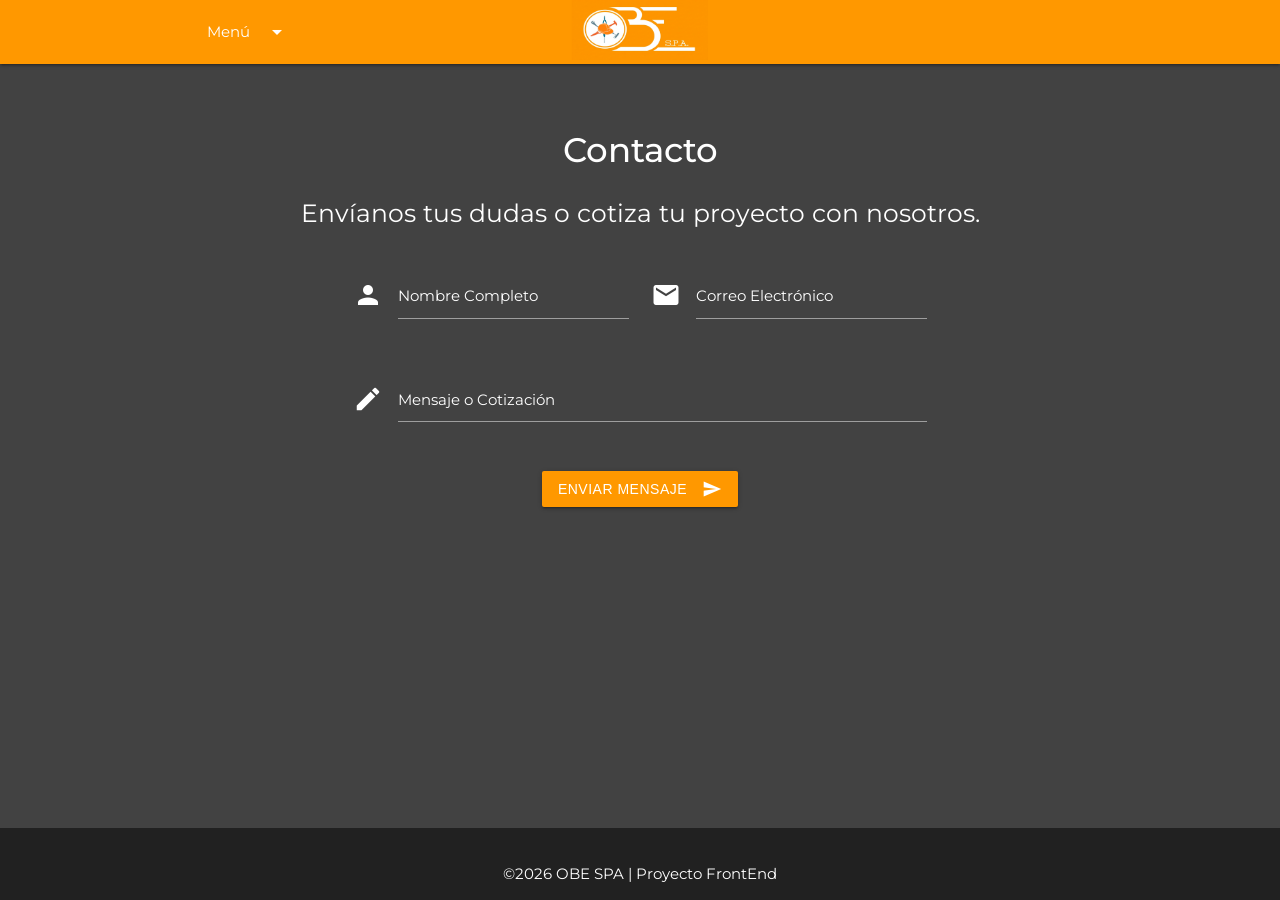
==== Evaluacion/contacto.html @ df12290f "Separación de arquitectura: HTML, CSS y JS Se reestructuro y "dividio" todo el codigo; se creó un ht" ====
<!DOCTYPE html>
<html lang="es">
<head> 
    <meta charset="UTF-8">
    <meta name="viewport" content="width=device-width, initial-scale=1.0">
    <title>OBE SPA - Contacto</title>
    <link href="https://fonts.googleapis.com/css2?family=Montserrat:wght@400;700&display=swap" rel="stylesheet">
    <link href="https://fonts.googleapis.com/icon?family=Material+Icons" rel="stylesheet">
    <link rel="stylesheet" href="https://cdnjs.cloudflare.com/ajax/libs/materialize/1.0.0/css/materialize.min.css">
    <link rel="stylesheet" href="assets/css/estilos.css">
</head>

<body class="grey darken-3 white-text">

<header>
    <nav class="orange">
        <div class="nav-wrapper container">
            <ul class="left">
                <li class="menu-puro-css">
                    <a class="white-text" href="#!">
                        Menú <i class="material-icons right">arrow_drop_down</i>
                    </a>
                    <ul class="dropdown-content">
                        <li><a href="index.html">Inicio</a></li>
                        <li><a href="sobre-nosotros.html">Sobre Nosotros</a></li>
                        <li><a href="proyectos.html">Proyectos</a></li>
                        <li><a href="contacto.html">Contacto</a></li>
                        <li><a href="info-empresa.html">Info Empresa</a></li>
                    </ul>
                </li>
            </ul>
            <a href="index.html" class="brand-logo center">
                <img src="assets/imgs/logo-obe.png" alt="logo obe" height="60">
            </a>
        </div>
    </nav>
</header>

<main class="container">
    <section id="Contacto" class="section">
        <h4 class="center"><strong>Contacto</strong></h4>
        <p class="flow-text center-align">
            Envíanos tus dudas o cotiza tu proyecto con nosotros.
        </p>
        <div class="row">
            <form class="col s12 m8 offset-m2">
                <div class="row">
                    <div class="input-field col s12 m6">
                        <i class="material-icons prefix white-text">person</i>
                        <input id="nombre" type="text" class="validate white-text">
                        <label for="nombre" class="white-text">Nombre Completo</label>
                    </div>
                    <div class="input-field col s12 m6">
                        <i class="material-icons prefix white-text">email</i>
                        <input id="correo" type="email" class="validate white-text">
                        <label for="correo" class="white-text">Correo Electrónico</label>
                    </div>
                </div>
                <div class="row">
                    <div class="input-field col s12">
                        <i class="material-icons prefix white-text">mode_edit</i>
                        <textarea id="mensaje" class="materialize-textarea white-text"></textarea>
                        <label for="mensaje" class="white-text">Mensaje o Cotización</label>
                    </div>
                </div>
                <div class="center-align">
                    <button class="btn waves-effect waves-light orange" type="button">Enviar Mensaje
                        <i class="material-icons right white-text">send</i>
                    </button>
                </div>
            </form>
        </div>
    </section>
</main>

<footer class="page-footer grey darken-4">
    <div class="container center">
        <p>©2026 OBE SPA | Proyecto FrontEnd</p>
    </div>
</footer>

<script src="https://cdnjs.cloudflare.com/ajax/libs/materialize/1.0.0/js/materialize.min.js"></script>
<script src="assets/js/main.js"></script>

</body>
</html>
---- Evaluacion/assets/css/estilos.css ----
body {
    font-family: 'Montserrat', sans-serif;
    display: flex;
    min-height: 100vh;
    flex-direction: column;
}

main {
    flex: 1 0 auto;
    padding-top: 2rem;
    padding-bottom: 2rem;
}

.input-field input:focus {
    border-bottom: 1px solid #ff9800 !important;
    box-shadow: 0 1px 0 0 #ff9800 !important;
}

.input-field input:focus + label, .material-icons.active {
    color: #ff9800 !important;
}

.input-field textarea:focus {
    border-bottom: 1px solid #ff9800 !important;
    box-shadow: 0 1px 0 0 #ff9800 !important;
}

.input-field textarea:focus + label {
    color: #ff9800 !important;
}

.menu-puro-css {
    position: relative;
}

.menu-puro-css:hover .dropdown-content {
    display: block !important;
    opacity: 1 !important;
    top: 100% !important;
    transform: none !important;
}
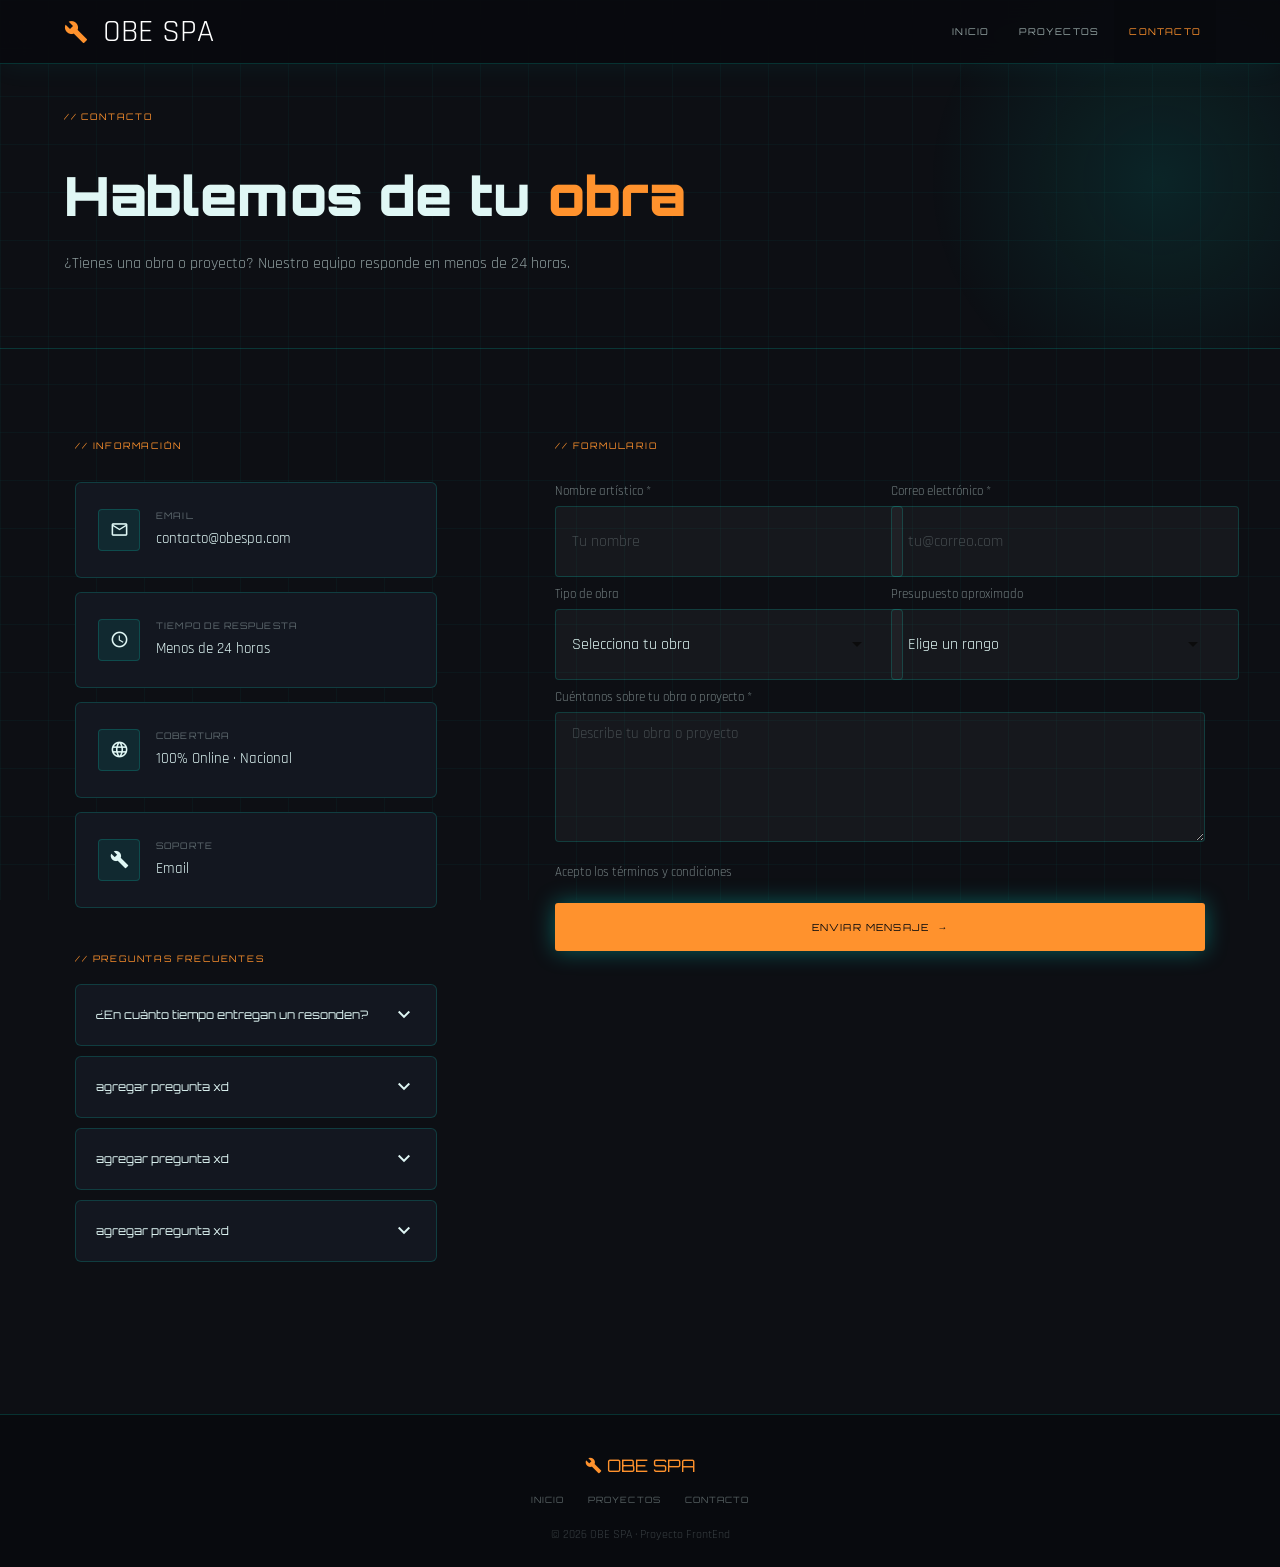
==== commit ac0fb3e6: "re hice el diseño del index, contacto y proyectos. con materialize, css y js borre info empresa y so" ====
--- a/Evaluacion/contacto.html
+++ b/Evaluacion/contacto.html
@@ -1,86 +1,267 @@
 <!DOCTYPE html>
 <html lang="es">
-<head> 
-    <meta charset="UTF-8">
-    <meta name="viewport" content="width=device-width, initial-scale=1.0">
-    <title>OBE SPA - Contacto</title>
-    <link href="https://fonts.googleapis.com/css2?family=Montserrat:wght@400;700&display=swap" rel="stylesheet">
-    <link href="https://fonts.googleapis.com/icon?family=Material+Icons" rel="stylesheet">
-    <link rel="stylesheet" href="https://cdnjs.cloudflare.com/ajax/libs/materialize/1.0.0/css/materialize.min.css">
-    <link rel="stylesheet" href="assets/css/estilos.css">
+<head>
+  <meta charset="UTF-8"/>
+  <meta name="viewport" content="width=device-width, initial-scale=1.0"/>
+  <title>OBE SPA — Contacto</title>
+  <link rel="stylesheet" href="https://cdnjs.cloudflare.com/ajax/libs/materialize/1.0.0/css/materialize.min.css"/>
+  <link href="https://fonts.googleapis.com/icon?family=Material+Icons" rel="stylesheet"/>
+  <link href="https://fonts.googleapis.com/css2?family=Orbitron:wght@400;700;900&family=Rajdhani:wght@300;400;600;700&display=swap" rel="stylesheet"/>
+  <link rel="stylesheet" href="assets\css\ccs1.css"/>
+  <style>
+    .info-card {
+      background: var(--card); border: 1px solid var(--border);
+      border-radius: 6px; padding: 26px 22px;
+      display: flex; align-items: flex-start; gap: 16px;
+      margin-bottom: 14px;
+      transition: border-color .3s, box-shadow .3s;
+    }
+    .info-card:hover { border-color: var(--cyan); box-shadow: 0 0 18px rgba(0,229,209,.1); }
+    .info-icon {
+      width: 42px; height: 42px; border-radius: 4px; flex-shrink: 0;
+      background: rgba(0,229,209,.09); border: 1px solid var(--border);
+      display: flex; align-items: center; justify-content: center;
+    }
+    .info-icon i { color: var(--cyan); font-size: 1.25rem; }
+    .info-label { font-family:'Orbitron',sans-serif; font-size:.6rem; letter-spacing:.12em; color:rgba(224,247,245,.38); margin-bottom:5px; }
+    .info-value { font-size:1rem; color:#e0f7f5; }
+
+    .faq-item {
+      background: var(--card); border: 1px solid var(--border);
+      border-radius: 6px; overflow: hidden; margin-bottom: 10px;
+    }
+    .faq-question {
+      padding: 18px 20px; cursor: pointer;
+      display: flex; justify-content: space-between; align-items: center;
+      font-family: 'Orbitron', sans-serif; font-size: .78rem; color: #e0f7f5;
+      transition: color .25s;
+      user-select: none;
+    }
+    .faq-question:hover { color: var(--cyan); }
+    .faq-question i { color: var(--cyan); transition: transform .3s; }
+    .faq-question.open i { transform: rotate(180deg); }
+    .faq-answer {
+      max-height: 0; overflow: hidden;
+      transition: max-height .4s ease, padding .3s;
+      padding: 0 20px;
+      color: rgba(224,247,245,.55); font-size: .95rem; line-height: 1.75;
+    }
+    .faq-answer.open { max-height: 200px; padding: 0 20px 18px; }
+
+    /* Toast override */
+    .toast-cyan { background: var(--cyan) !important; color: var(--darker) !important; font-family:'Orbitron',sans-serif; font-size:.7rem; }
+
+    /* Custom select styling */
+    .contact-form select {
+      appearance: none; -webkit-appearance: none;
+      background-image: url("data:image/svg+xml,%3Csvg xmlns='http://www.w3.org/2000/svg' width='12' height='12' fill='%2300e5d1' viewBox='0 0 16 16'%3E%3Cpath d='M7.247 11.14L2.451 5.658C1.885 5.013 2.345 4 3.204 4h9.592a1 1 0 0 1 .753 1.659l-4.796 5.48a1 1 0 0 1-1.506 0z'/%3E%3C/svg%3E") !important;
+      background-repeat: no-repeat !important;
+      background-position: right 14px center !important;
+    }
+    .contact-form select option { background: var(--card); color: #e0f7f5; }
+  </style>
 </head>
-
-<body class="grey darken-3 white-text">
-
-<header>
-    <nav class="orange">
-        <div class="nav-wrapper container">
-            <ul class="left">
-                <li class="menu-puro-css">
-                    <a class="white-text" href="#!">
-                        Menú <i class="material-icons right">arrow_drop_down</i>
-                    </a>
-                    <ul class="dropdown-content">
-                        <li><a href="index.html">Inicio</a></li>
-                        <li><a href="sobre-nosotros.html">Sobre Nosotros</a></li>
-                        <li><a href="proyectos.html">Proyectos</a></li>
-                        <li><a href="contacto.html">Contacto</a></li>
-                        <li><a href="info-empresa.html">Info Empresa</a></li>
-                    </ul>
-                </li>
-            </ul>
-            <a href="index.html" class="brand-logo center">
-                <img src="assets/imgs/logo-obe.png" alt="logo obe" height="60">
-            </a>
-        </div>
-    </nav>
-</header>
-
-<main class="container">
-    <section id="Contacto" class="section">
-        <h4 class="center"><strong>Contacto</strong></h4>
-        <p class="flow-text center-align">
-            Envíanos tus dudas o cotiza tu proyecto con nosotros.
-        </p>
-        <div class="row">
-            <form class="col s12 m8 offset-m2">
-                <div class="row">
-                    <div class="input-field col s12 m6">
-                        <i class="material-icons prefix white-text">person</i>
-                        <input id="nombre" type="text" class="validate white-text">
-                        <label for="nombre" class="white-text">Nombre Completo</label>
-                    </div>
-                    <div class="input-field col s12 m6">
-                        <i class="material-icons prefix white-text">email</i>
-                        <input id="correo" type="email" class="validate white-text">
-                        <label for="correo" class="white-text">Correo Electrónico</label>
-                    </div>
-                </div>
-                <div class="row">
-                    <div class="input-field col s12">
-                        <i class="material-icons prefix white-text">mode_edit</i>
-                        <textarea id="mensaje" class="materialize-textarea white-text"></textarea>
-                        <label for="mensaje" class="white-text">Mensaje o Cotización</label>
-                    </div>
-                </div>
-                <div class="center-align">
-                    <button class="btn waves-effect waves-light orange" type="button">Enviar Mensaje
-                        <i class="material-icons right white-text">send</i>
-                    </button>
-                </div>
-            </form>
-        </div>
-    </section>
-</main>
-
-<footer class="page-footer grey darken-4">
-    <div class="container center">
-        <p>©2026 OBE SPA | Proyecto FrontEnd</p>
+<body>
+
+<!-- NAVBAR -->
+<nav>
+  <div class="nav-wrapper container nav-flex">
+    <a href="index.html" class="brand-logo">
+      <i class="material-icons">build</i> OBE SPA
+    </a>
+    <ul class="right hide-on-med-and-down">
+      <li><a href="index.html">INICIO</a></li>
+      <li><a href="proyectos.html">PROYECTOS</a></li>
+      <li class="active"><a href="contacto.html">CONTACTO</a></li>
+    </ul>
+    </a>
+    <a href="#" data-target="mobile-menu" class="sidenav-trigger right" style="color:var(--cyan);">
+      <i class="material-icons">menu</i>
+    </a>
+  </div>
+</nav>
+<ul class="sidenav" id="mobile-menu">
+  <li><a href="index.html">INICIO</a></li>
+  <li><a href="proyectos.html">PROYECTOS</a></li>
+  <li><a href="contacto.html">CONTACTO</a></li>
+</ul>
+
+<!-- PAGE BANNER -->
+<div class="page-banner">
+  <div class="container">
+    <p class="page-banner-label reveal">// CONTACTO</p>
+    <h1 class="page-banner-title reveal" style="transition-delay:.08s;">
+      Hablemos de tu <span class="accent">obra</span>
+    </h1>
+    <p class="page-banner-desc reveal" style="transition-delay:.16s;">
+      ¿Tienes una obra o proyecto? Nuestro equipo responde en menos de 24 horas.
+    </p>
+  </div>
+</div>
+
+<!-- MAIN CONTENT -->
+<section>
+  <div class="container">
+    <div class="row">
+
+      <!-- LEFT: Contact info + FAQ -->
+      <div class="col s12 l4" style="margin-bottom:32px;">
+        <p class="section-label reveal">// INFORMACIÓN</p>
+        <div style="height:20px;"></div>
+
+        <div class="info-card reveal" style="transition-delay:.08s;">
+          <div class="info-icon"><i class="material-icons">mail_outline</i></div>
+          <div>
+            <div class="info-label">EMAIL</div>
+            <div class="info-value">contacto@obespa.com</div>
+          </div>
+        </div>
+
+        <div class="info-card reveal" style="transition-delay:.14s;">
+          <div class="info-icon"><i class="material-icons">schedule</i></div>
+          <div>
+            <div class="info-label">TIEMPO DE RESPUESTA</div>
+            <div class="info-value">Menos de 24 horas</div>
+          </div>
+        </div>
+
+        <div class="info-card reveal" style="transition-delay:.2s;">
+          <div class="info-icon"><i class="material-icons">language</i></div>
+          <div>
+            <div class="info-label">COBERTURA</div>
+            <div class="info-value">100% Online · Nacional</div>
+          </div>
+        </div>
+
+        <div class="info-card reveal" style="transition-delay:.26s;">
+          <div class="info-icon"><i class="material-icons">build</i></div>
+          <div>
+            <div class="info-label">SOPORTE</div>
+            <div class="info-value"> Email </div>
+          </div>
+        </div>
+
+        <!-- FAQ -->
+        <div style="margin-top:44px;">
+          <p class="section-label reveal" style="margin-bottom:18px;">// PREGUNTAS FRECUENTES</p>
+
+          <div class="faq-item reveal" style="transition-delay:.08s;">
+            <div class="faq-question"><span>¿En cuánto tiempo entregan un resonden?</span><i class="material-icons">keyboard_arrow_down</i></div>
+            <div class="faq-answer"> en 24–48 horas.</div>
+          </div>
+          <div class="faq-item reveal" style="transition-delay:.14s;">
+            <div class="faq-question"><span>agregar pregunta xd</span><i class="material-icons">keyboard_arrow_down</i></div>
+            <div class="faq-answer">RESPUESTA XD</div>
+          </div>
+          <div class="faq-item reveal" style="transition-delay:.2s;">
+            <div class="faq-question"><span>agregar pregunta xd</span><i class="material-icons">keyboard_arrow_down</i></div>
+            <div class="faq-answer">RESPUESTA XD</div>
+          </div>
+          <div class="faq-item reveal" style="transition-delay:.26s;">
+            <div class="faq-question"><span>agregar pregunta xd</span><i class="material-icons">keyboard_arrow_down</i></div>
+            <div class="faq-answer">RESPUESTA XD</div>
+          </div>
+        </div>
+      </div>
+
+      <!-- RIGHT: Form -->
+      <div class="col s12 l7 offset-l1">
+        <p class="section-label reveal">// FORMULARIO</p>
+        <div style="height:20px;"></div>
+
+        <form class="contact-form reveal" id="contact-form" style="transition-delay:.08s;" onsubmit="return false;">
+
+          <div class="row" style="margin-bottom:0;">
+            <div class="col s12 m6">
+              <label>Nombre artístico *</label>
+              <input type="text" placeholder="Tu nombre" required/>
+            </div>
+            <div class="col s12 m6">
+              <label>Correo electrónico *</label>
+              <input type="email" placeholder="tu@correo.com" required/>
+            </div>
+          </div>
+
+          <div class="row" style="margin-bottom:0;">
+            <div class="col s12 m6">
+              <label>Tipo de obra</label>
+              <select>
+                <option value="" disabled selected>Selecciona tu obra</option>
+                <option>opcion 1</option>
+                <option>opcion 2</option>
+                <option>opcion 3</option>
+                <option>opcion 4</option>
+                <option>opcion 5</option>
+                <option>opcion 6</option>
+                <option>opcion 7</option>
+              </select>
+            </div>
+            <div class="col s12 m6">
+              <label>Presupuesto aproximado</label>
+              <select>
+                <option value="" disabled selected>Elige un rango</option>
+                <option>$menos de 200.000</option>
+                <option>$200.000 a 400.000</option>
+                <option>$400.000 a 800.000</option>
+                <option>$800.000 o mas</option>
+                <option>Presupuesto personalizado</option>
+              </select>
+            </div>
+          </div>
+
+          <label>Cuéntanos sobre tu obra o proyecto *</label>
+          <textarea placeholder="Describe tu obra o proyecto" required></textarea>
+
+          <div style="display:flex;align-items:center;gap:12px;margin-bottom:20px;">
+            <input type="checkbox" id="terms" style="width:auto;height:auto;margin:0;padding:0;border:none;background:transparent;"/>
+            <label for="terms" style="margin:0;cursor:pointer;font-size:.88rem;">
+              Acepto los <a href="#" style="color:var(--cyan);">términos y condiciones</a>
+            </label>
+          </div>
+
+          <button type="submit" class="btn btn-hero-primary waves-effect waves-light" style="width:100%;font-size:.65rem;">
+            ENVIAR MENSAJE &nbsp;→
+          </button>
+        </form>
+      </div>
+
     </div>
+  </div>
+</section>
+
+<!-- FOOTER -->
+<footer>
+  <div class="container">
+    <div class="footer-logo"><i class="material-icons" style="vertical-align:middle;font-size:1.1rem;">build</i> OBE SPA</div>
+    <div class="footer-links">
+      <a href="index.html">INICIO</a>
+      <a href="proyectos.html">PROYECTOS</a>
+      <a href="contacto.html">CONTACTO</a>
+    </div>
+    <p class="footer-copy">© 2026 OBE SPA · Proyecto FrontEnd</p>
+  </div>
 </footer>
 
 <script src="https://cdnjs.cloudflare.com/ajax/libs/materialize/1.0.0/js/materialize.min.js"></script>
-<script src="assets/js/main.js"></script>
-
+<script src="assets\js\js1.js"></script>
+<script>
+  // ── FAQ accordion ──
+  document.querySelectorAll('.faq-question').forEach(q => {
+    q.addEventListener('click', () => {
+      const answer = q.nextElementSibling;
+      const isOpen = answer.classList.contains('open');
+      document.querySelectorAll('.faq-answer').forEach(a => a.classList.remove('open'));
+      document.querySelectorAll('.faq-question').forEach(qq => qq.classList.remove('open'));
+      if (!isOpen) { answer.classList.add('open'); q.classList.add('open'); }
+    });
+  });
+
+  // ── Form submit ──
+  document.getElementById('contact-form').addEventListener('submit', function(e) {
+    e.preventDefault();
+    M.toast({ html: '✓ Mensaje enviado. Te contactaremos pronto.', classes: 'toast-cyan' });
+    this.reset();
+  });
+</script>
 </body>
 </html>
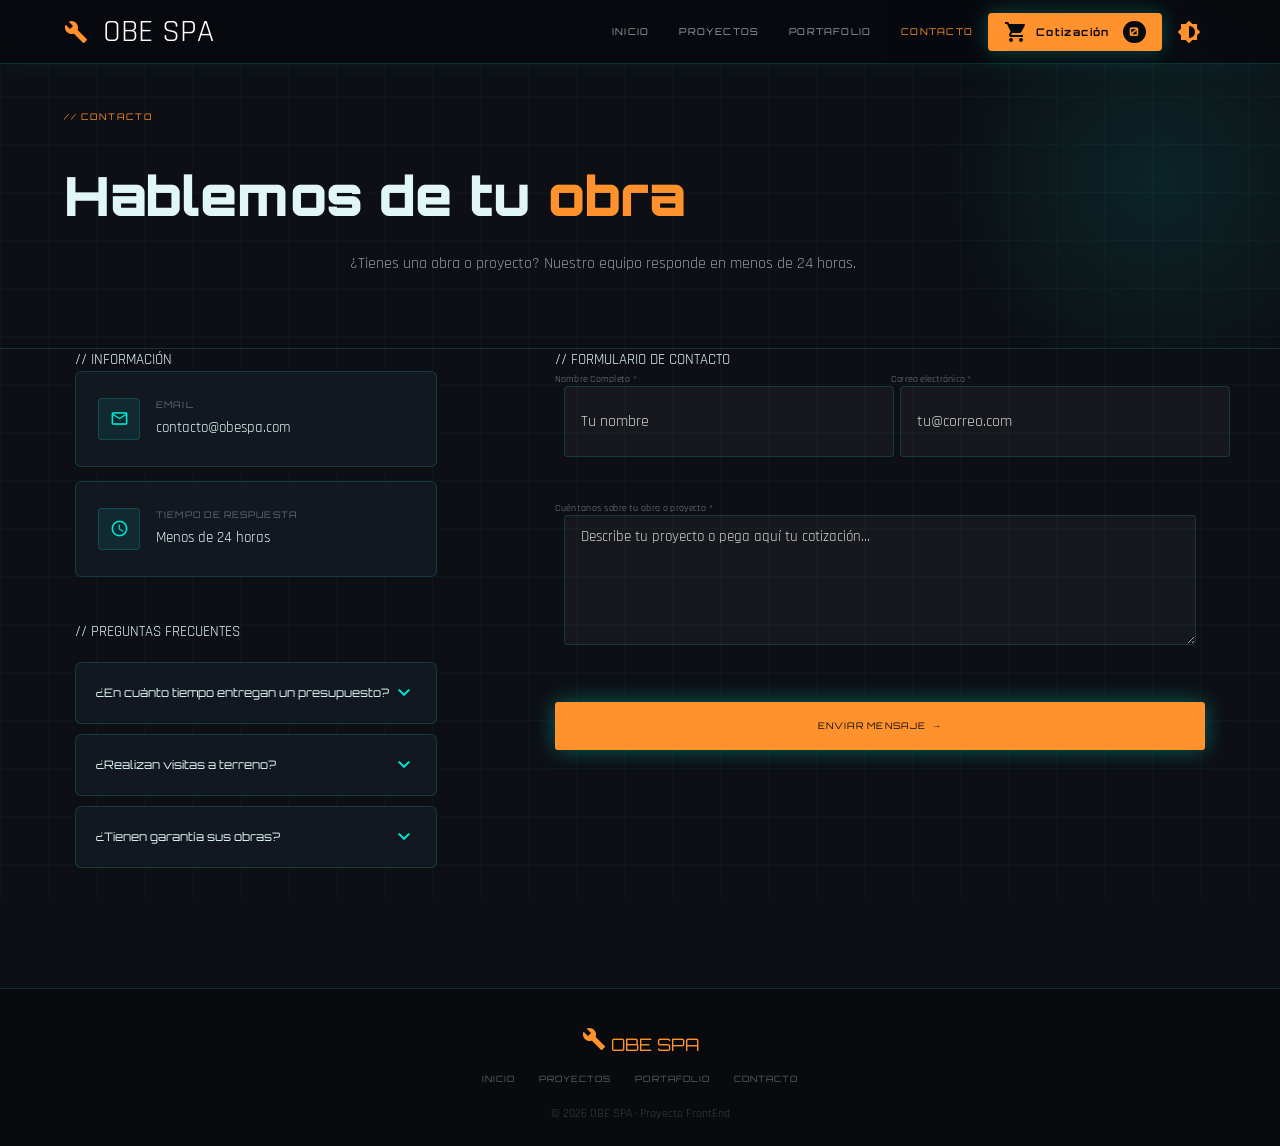
==== commit 40ab752a: "Reconstruccion: Separación estricta de capas, modo claro/oscuro y, proyectos, y reduccion de css Eli" ====
--- a/Evaluacion/contacto.html
+++ b/Evaluacion/contacto.html
@@ -7,235 +7,148 @@
   <link rel="stylesheet" href="https://cdnjs.cloudflare.com/ajax/libs/materialize/1.0.0/css/materialize.min.css"/>
   <link href="https://fonts.googleapis.com/icon?family=Material+Icons" rel="stylesheet"/>
   <link href="https://fonts.googleapis.com/css2?family=Orbitron:wght@400;700;900&family=Rajdhani:wght@300;400;600;700&display=swap" rel="stylesheet"/>
-  <link rel="stylesheet" href="assets\css\ccs1.css"/>
-  <style>
-    .info-card {
-      background: var(--card); border: 1px solid var(--border);
-      border-radius: 6px; padding: 26px 22px;
-      display: flex; align-items: flex-start; gap: 16px;
-      margin-bottom: 14px;
-      transition: border-color .3s, box-shadow .3s;
-    }
-    .info-card:hover { border-color: var(--cyan); box-shadow: 0 0 18px rgba(0,229,209,.1); }
-    .info-icon {
-      width: 42px; height: 42px; border-radius: 4px; flex-shrink: 0;
-      background: rgba(0,229,209,.09); border: 1px solid var(--border);
-      display: flex; align-items: center; justify-content: center;
-    }
-    .info-icon i { color: var(--cyan); font-size: 1.25rem; }
-    .info-label { font-family:'Orbitron',sans-serif; font-size:.6rem; letter-spacing:.12em; color:rgba(224,247,245,.38); margin-bottom:5px; }
-    .info-value { font-size:1rem; color:#e0f7f5; }
-
-    .faq-item {
-      background: var(--card); border: 1px solid var(--border);
-      border-radius: 6px; overflow: hidden; margin-bottom: 10px;
-    }
-    .faq-question {
-      padding: 18px 20px; cursor: pointer;
-      display: flex; justify-content: space-between; align-items: center;
-      font-family: 'Orbitron', sans-serif; font-size: .78rem; color: #e0f7f5;
-      transition: color .25s;
-      user-select: none;
-    }
-    .faq-question:hover { color: var(--cyan); }
-    .faq-question i { color: var(--cyan); transition: transform .3s; }
-    .faq-question.open i { transform: rotate(180deg); }
-    .faq-answer {
-      max-height: 0; overflow: hidden;
-      transition: max-height .4s ease, padding .3s;
-      padding: 0 20px;
-      color: rgba(224,247,245,.55); font-size: .95rem; line-height: 1.75;
-    }
-    .faq-answer.open { max-height: 200px; padding: 0 20px 18px; }
-
-    /* Toast override */
-    .toast-cyan { background: var(--cyan) !important; color: var(--darker) !important; font-family:'Orbitron',sans-serif; font-size:.7rem; }
-
-    /* Custom select styling */
-    .contact-form select {
-      appearance: none; -webkit-appearance: none;
-      background-image: url("data:image/svg+xml,%3Csvg xmlns='http://www.w3.org/2000/svg' width='12' height='12' fill='%2300e5d1' viewBox='0 0 16 16'%3E%3Cpath d='M7.247 11.14L2.451 5.658C1.885 5.013 2.345 4 3.204 4h9.592a1 1 0 0 1 .753 1.659l-4.796 5.48a1 1 0 0 1-1.506 0z'/%3E%3C/svg%3E") !important;
-      background-repeat: no-repeat !important;
-      background-position: right 14px center !important;
-    }
-    .contact-form select option { background: var(--card); color: #e0f7f5; }
-  </style>
+  <link rel="stylesheet" href="assets/css/ccs1.css"/>
 </head>
 <body>
 
-<!-- NAVBAR -->
 <nav>
   <div class="nav-wrapper container nav-flex">
-    <a href="index.html" class="brand-logo">
-      <i class="material-icons">build</i> OBE SPA
-    </a>
+    <a href="index.html" class="brand-logo"><i class="material-icons">build</i> OBE SPA</a>
     <ul class="right hide-on-med-and-down">
       <li><a href="index.html">INICIO</a></li>
       <li><a href="proyectos.html">PROYECTOS</a></li>
+      <li><a href="portafolio.html">PORTAFOLIO</a></li>
       <li class="active"><a href="contacto.html">CONTACTO</a></li>
+      <li>
+        <a href="#modal-carrito" class="modal-trigger nav-cta">
+          <i class="material-icons">shopping_cart</i> Cotización <span class="badge-cart" id="contador-carrito-nav">0</span>
+        </a>
+      </li>
+      <!-- Botón Modo Oscuro Escritorio -->
+      <li>
+        <a href="#" id="theme-toggle" aria-label="Alternar modo oscuro">
+          <i class="material-icons">brightness_6</i>
+        </a>
+      </li>
     </ul>
-    </a>
-    <a href="#" data-target="mobile-menu" class="sidenav-trigger right" style="color:var(--cyan);">
-      <i class="material-icons">menu</i>
+    <!-- Botón Menú Móvil con ARIA -->
+    <a href="#" id="menu-trigger" data-target="mobile-menu" class="sidenav-trigger right" aria-controls="mobile-menu" aria-expanded="false" aria-label="Abrir menú de navegación">
+      <i class="material-icons sidenav-icon">menu</i>
     </a>
   </div>
 </nav>
-<ul class="sidenav" id="mobile-menu">
+
+<!-- Menú Móvil con ARIA -->
+<ul class="sidenav" id="mobile-menu" aria-hidden="true">
   <li><a href="index.html">INICIO</a></li>
   <li><a href="proyectos.html">PROYECTOS</a></li>
-  <li><a href="contacto.html">CONTACTO</a></li>
+  <li><a href="portafolio.html">PORTAFOLIO</a></li>
+  <li class="active"><a href="contacto.html">CONTACTO</a></li>
+  <li><a href="#modal-carrito" class="modal-trigger"><i class="material-icons">shopping_cart</i> Ver Carrito</a></li>
+  <!-- Botón Modo Oscuro Móvil -->
+  <li><a href="#" id="theme-toggle-mobile" aria-label="Alternar modo oscuro"><i class="material-icons left">brightness_6</i> Modo Oscuro</a></li>
 </ul>
 
-<!-- PAGE BANNER -->
 <div class="page-banner">
   <div class="container">
     <p class="page-banner-label reveal">// CONTACTO</p>
-    <h1 class="page-banner-title reveal" style="transition-delay:.08s;">
-      Hablemos de tu <span class="accent">obra</span>
-    </h1>
-    <p class="page-banner-desc reveal" style="transition-delay:.16s;">
+    <h1 class="page-banner-title reveal delay-1">Hablemos de tu <span class="accent">obra</span></h1>
+    <p class="page-banner-desc reveal delay-2 mx-auto">
       ¿Tienes una obra o proyecto? Nuestro equipo responde en menos de 24 horas.
     </p>
   </div>
 </div>
 
-<!-- MAIN CONTENT -->
-<section>
-  <div class="container">
-    <div class="row">
-
-      <!-- LEFT: Contact info + FAQ -->
-      <div class="col s12 l4" style="margin-bottom:32px;">
-        <p class="section-label reveal">// INFORMACIÓN</p>
-        <div style="height:20px;"></div>
-
-        <div class="info-card reveal" style="transition-delay:.08s;">
-          <div class="info-icon"><i class="material-icons">mail_outline</i></div>
-          <div>
-            <div class="info-label">EMAIL</div>
-            <div class="info-value">contacto@obespa.com</div>
-          </div>
+<main class="container page-content pb-90">
+  <div class="row">
+    
+    <div class="col s12 l4 hero-left">
+      <p class="section-label reveal">// INFORMACIÓN</p>
+      
+      <div class="info-card reveal delay-1">
+        <div class="info-icon"><i class="material-icons">mail_outline</i></div>
+        <div>
+          <div class="info-label">EMAIL</div>
+          <div class="info-value">contacto@obespa.com</div>
         </div>
-
-        <div class="info-card reveal" style="transition-delay:.14s;">
-          <div class="info-icon"><i class="material-icons">schedule</i></div>
-          <div>
-            <div class="info-label">TIEMPO DE RESPUESTA</div>
-            <div class="info-value">Menos de 24 horas</div>
-          </div>
-        </div>
-
-        <div class="info-card reveal" style="transition-delay:.2s;">
-          <div class="info-icon"><i class="material-icons">language</i></div>
-          <div>
-            <div class="info-label">COBERTURA</div>
-            <div class="info-value">100% Online · Nacional</div>
-          </div>
-        </div>
-
-        <div class="info-card reveal" style="transition-delay:.26s;">
-          <div class="info-icon"><i class="material-icons">build</i></div>
-          <div>
-            <div class="info-label">SOPORTE</div>
-            <div class="info-value"> Email </div>
-          </div>
-        </div>
-
-        <!-- FAQ -->
-        <div style="margin-top:44px;">
-          <p class="section-label reveal" style="margin-bottom:18px;">// PREGUNTAS FRECUENTES</p>
-
-          <div class="faq-item reveal" style="transition-delay:.08s;">
-            <div class="faq-question"><span>¿En cuánto tiempo entregan un resonden?</span><i class="material-icons">keyboard_arrow_down</i></div>
-            <div class="faq-answer"> en 24–48 horas.</div>
-          </div>
-          <div class="faq-item reveal" style="transition-delay:.14s;">
-            <div class="faq-question"><span>agregar pregunta xd</span><i class="material-icons">keyboard_arrow_down</i></div>
-            <div class="faq-answer">RESPUESTA XD</div>
-          </div>
-          <div class="faq-item reveal" style="transition-delay:.2s;">
-            <div class="faq-question"><span>agregar pregunta xd</span><i class="material-icons">keyboard_arrow_down</i></div>
-            <div class="faq-answer">RESPUESTA XD</div>
-          </div>
-          <div class="faq-item reveal" style="transition-delay:.26s;">
-            <div class="faq-question"><span>agregar pregunta xd</span><i class="material-icons">keyboard_arrow_down</i></div>
-            <div class="faq-answer">RESPUESTA XD</div>
-          </div>
+      </div>
+      
+      <div class="info-card reveal delay-2">
+        <div class="info-icon"><i class="material-icons">schedule</i></div>
+        <div>
+          <div class="info-label">TIEMPO DE RESPUESTA</div>
+          <div class="info-value">Menos de 24 horas</div>
         </div>
       </div>
 
-      <!-- RIGHT: Form -->
-      <div class="col s12 l7 offset-l1">
-        <p class="section-label reveal">// FORMULARIO</p>
-        <div style="height:20px;"></div>
+      <div class="mt-44">
+        <p class="section-label reveal delay-3 mb-18">// PREGUNTAS FRECUENTES</p>
 
-        <form class="contact-form reveal" id="contact-form" style="transition-delay:.08s;" onsubmit="return false;">
+        <div class="faq-item reveal delay-4">
+          <div class="faq-question"><span>¿En cuánto tiempo entregan un presupuesto?</span><i class="material-icons">keyboard_arrow_down</i></div>
+          <div class="faq-answer">Usualmente enviamos un presupuesto detallado en 24-48 horas hábiles tras recibir los detalles de la obra.</div>
+        </div>
+        <div class="faq-item reveal delay-4">
+          <div class="faq-question"><span>¿Realizan visitas a terreno?</span><i class="material-icons">keyboard_arrow_down</i></div>
+          <div class="faq-answer">Sí, para proyectos personalizados y obras mayores realizamos visitas técnicas a terreno en las regiones donde operamos.</div>
+        </div>
+        <div class="faq-item reveal delay-4">
+          <div class="faq-question"><span>¿Tienen garantía sus obras?</span><i class="material-icons">keyboard_arrow_down</i></div>
+          <div class="faq-answer">Todas nuestras obras civiles están respaldadas por contratos formales que incluyen cláusulas de garantía según estándares de la industria.</div>
+        </div>
+      </div>
+    </div>
 
-          <div class="row" style="margin-bottom:0;">
-            <div class="col s12 m6">
-              <label>Nombre artístico *</label>
-              <input type="text" placeholder="Tu nombre" required/>
+    <div class="col s12 l7 offset-l1">
+      <p class="section-label reveal">// FORMULARIO DE CONTACTO</p>
+      
+      <!-- Agregado novalidate para que JS controle los errores -->
+      <form class="contact-form reveal delay-2" id="contact-form" novalidate>
+        <div class="row">
+          <div class="col s12 m6 input-field">
+            <label for="nombre">Nombre Completo *</label>
+            <input type="text" id="nombre" name="nombre" placeholder="Tu nombre" required aria-describedby="error-nombre"/>
+            <span class="error-msg" id="error-nombre" aria-live="polite"></span>
+          </div>
+          <div class="col s12 m6 input-field">
+            <label for="email">Correo electrónico *</label>
+            <input type="email" id="email" name="email" placeholder="tu@correo.com" required aria-describedby="error-email"/>
+            <span class="error-msg" id="error-email" aria-live="polite"></span>
+          </div>
+        </div>
+        
+        <div class="row">
+            <div class="col s12 input-field">
+              <label for="mensaje">Cuéntanos sobre tu obra o proyecto *</label>
+              <textarea id="mensaje" name="mensaje" placeholder="Describe tu proyecto o pega aquí tu cotización..." required aria-describedby="error-mensaje"></textarea>
+              <span class="error-msg" id="error-mensaje" aria-live="polite"></span>
             </div>
-            <div class="col s12 m6">
-              <label>Correo electrónico *</label>
-              <input type="email" placeholder="tu@correo.com" required/>
-            </div>
-          </div>
+        </div>
+        
+        <button type="submit" class="btn btn-hero-primary waves-effect waves-light w-100">ENVIAR MENSAJE &nbsp;→</button>
+      </form>
+    </div>
+    
+  </div>
+</main>
 
-          <div class="row" style="margin-bottom:0;">
-            <div class="col s12 m6">
-              <label>Tipo de obra</label>
-              <select>
-                <option value="" disabled selected>Selecciona tu obra</option>
-                <option>opcion 1</option>
-                <option>opcion 2</option>
-                <option>opcion 3</option>
-                <option>opcion 4</option>
-                <option>opcion 5</option>
-                <option>opcion 6</option>
-                <option>opcion 7</option>
-              </select>
-            </div>
-            <div class="col s12 m6">
-              <label>Presupuesto aproximado</label>
-              <select>
-                <option value="" disabled selected>Elige un rango</option>
-                <option>$menos de 200.000</option>
-                <option>$200.000 a 400.000</option>
-                <option>$400.000 a 800.000</option>
-                <option>$800.000 o mas</option>
-                <option>Presupuesto personalizado</option>
-              </select>
-            </div>
-          </div>
+<div id="modal-carrito" class="modal" role="dialog" aria-labelledby="modal-title" aria-hidden="true">
+    <div class="modal-content">
+        <h4 id="modal-title">Tu Cotización Estimada</h4>
+        <ul class="collection" id="lista-carrito"></ul>
+    </div>
+    <div class="modal-footer modal-footer-transparent">
+        <a href="#!" class="modal-close waves-effect btn-flat btn-close-transparent">Cerrar</a>
+    </div>
+</div>
 
-          <label>Cuéntanos sobre tu obra o proyecto *</label>
-          <textarea placeholder="Describe tu obra o proyecto" required></textarea>
-
-          <div style="display:flex;align-items:center;gap:12px;margin-bottom:20px;">
-            <input type="checkbox" id="terms" style="width:auto;height:auto;margin:0;padding:0;border:none;background:transparent;"/>
-            <label for="terms" style="margin:0;cursor:pointer;font-size:.88rem;">
-              Acepto los <a href="#" style="color:var(--cyan);">términos y condiciones</a>
-            </label>
-          </div>
-
-          <button type="submit" class="btn btn-hero-primary waves-effect waves-light" style="width:100%;font-size:.65rem;">
-            ENVIAR MENSAJE &nbsp;→
-          </button>
-        </form>
-      </div>
-
-    </div>
-  </div>
-</section>
-
-<!-- FOOTER -->
 <footer>
   <div class="container">
-    <div class="footer-logo"><i class="material-icons" style="vertical-align:middle;font-size:1.1rem;">build</i> OBE SPA</div>
+    <div class="footer-logo"><i class="material-icons footer-icon">build</i> OBE SPA</div>
     <div class="footer-links">
       <a href="index.html">INICIO</a>
       <a href="proyectos.html">PROYECTOS</a>
+      <a href="portafolio.html">PORTAFOLIO</a>
       <a href="contacto.html">CONTACTO</a>
     </div>
     <p class="footer-copy">© 2026 OBE SPA · Proyecto FrontEnd</p>
@@ -243,25 +156,7 @@
 </footer>
 
 <script src="https://cdnjs.cloudflare.com/ajax/libs/materialize/1.0.0/js/materialize.min.js"></script>
-<script src="assets\js\js1.js"></script>
-<script>
-  // ── FAQ accordion ──
-  document.querySelectorAll('.faq-question').forEach(q => {
-    q.addEventListener('click', () => {
-      const answer = q.nextElementSibling;
-      const isOpen = answer.classList.contains('open');
-      document.querySelectorAll('.faq-answer').forEach(a => a.classList.remove('open'));
-      document.querySelectorAll('.faq-question').forEach(qq => qq.classList.remove('open'));
-      if (!isOpen) { answer.classList.add('open'); q.classList.add('open'); }
-    });
-  });
-
-  // ── Form submit ──
-  document.getElementById('contact-form').addEventListener('submit', function(e) {
-    e.preventDefault();
-    M.toast({ html: '✓ Mensaje enviado. Te contactaremos pronto.', classes: 'toast-cyan' });
-    this.reset();
-  });
-</script>
+<script src="assets/js/js1.js"></script>
+<script src="assets/js/carrito.js"></script>
 </body>
 </html>
--- a/Evaluacion/assets/css/ccs1.css
+++ b/Evaluacion/assets/css/ccs1.css
@@ -0,0 +1,348 @@
+/* =========================================
+   OBE SPA - ESTILOS PRINCIPALES (FUSIONADO)
+   ========================================= */
+
+:root {
+  --orange:   #ff922d;
+  --cyan:     #00e5d1;
+  --dark:     #0d0f14;
+  --darker:   #080a0e;
+  --card:     #131720;
+  --border:   rgba(0,229,209,.18);
+}
+
+*, *::before, *::after { box-sizing: border-box; margin: 0; padding: 0; }
+html { scroll-behavior: smooth; }
+
+body {
+  background: var(--dark);
+  color: #e0f7f5;
+  font-family: 'Rajdhani', sans-serif;
+  overflow-x: hidden;
+  display: flex;
+  min-height: 100vh;
+  flex-direction: column;
+  transition: background-color 0.3s, color 0.3s; /* Transición suave para modo oscuro/claro */
+}
+
+body::before {
+  content: ''; position: fixed; inset: 0; z-index: -1;
+  background-image:
+    linear-gradient(rgba(0,229,209,.04) 1px, transparent 1px),
+    linear-gradient(90deg, rgba(0,229,209,.04) 1px, transparent 1px);
+  background-size: 48px 48px; pointer-events: none;
+}
+
+main { flex: 1 0 auto; }
+
+/* ── NAVBAR Y CARRITO GLOBAL ── */
+nav {
+  background: rgba(8,10,14,.88) !important; backdrop-filter: blur(14px);
+  border-bottom: 1px solid var(--border);
+  position: fixed; top:0; left:0; right:0; z-index:100;
+  box-shadow: 0 0 30px rgba(0,229,209,.07);
+  height: 64px !important; line-height: 64px !important;
+}
+.nav-flex { display:flex; align-items:center; justify-content: space-between; }
+.nav-flex .brand-logo { position:relative; margin-right:auto; transform:none; left:0; }
+nav .brand-logo i { color: var(--orange); }
+nav ul a {
+  font-family: 'Orbitron', sans-serif; font-size: .62rem;
+  letter-spacing: .13em; color: rgba(224,247,245,.65) !important;
+  transition: color .25s; line-height: 64px;
+}
+nav ul a:hover, nav ul li.active > a { color: var(--orange) !important; }
+
+/* Botones de Modo Oscuro/Claro */
+#theme-toggle, #theme-toggle-mobile {
+  cursor: pointer;
+  color: var(--orange) !important;
+  transition: transform 0.2s ease;
+}
+#theme-toggle:hover, #theme-toggle-mobile:hover {
+  transform: scale(1.1);
+}
+
+/* Botón Carrito en Navbar */
+.nav-cta {
+  background: var(--orange) !important; color: var(--darker) !important;
+  font-family: 'Orbitron', sans-serif; font-size: .7rem !important; font-weight: bold;
+  border-radius: 4px !important; display: flex; align-items: center; gap: 8px;
+  padding: 0 16px; height: 38px; line-height: 38px; margin-top: 13px;
+  box-shadow: 0 0 20px rgba(0,229,209,.3); transition: transform .2s, box-shadow .3s;
+}
+.nav-cta:hover { transform: translateY(-2px); box-shadow: 0 4px 15px rgba(255,146,45,.4) !important; }
+.nav-cta .badge-cart {
+  background: var(--darker); 
+  color: var(--orange); 
+  border-radius: 12px; 
+  padding: 0 6px; 
+  font-size: 0.8rem; 
+  margin-left: 5px;
+  min-width: 22px; 
+  height: 22px;
+  display: inline-flex;
+  align-items: center;
+  justify-content: center;
+}
+
+.sidenav { background: var(--card) !important; border-right: 1px solid var(--border) !important; z-index: 101; }
+.sidenav li > a { font-family: 'Orbitron', sans-serif; font-size: .68rem; letter-spacing: .12em; color: rgba(224,247,245,.7) !important; }
+.sidenav li > a:hover { color: var(--orange) !important; }
+
+/* ── HERO ── */
+#hero {
+  min-height: 100vh; display: flex; align-items: center;
+  padding: 80px 0 60px; position: relative; overflow: hidden;
+}
+#hero::after {
+  content: ''; position: absolute; top:8%; right:4%;
+  width: 600px; height: 600px;
+  background: radial-gradient(circle, rgba(0,229,209,.11) 0%, transparent 70%);
+  border-radius: 50%; pointer-events: none;
+}
+.hero-row { margin: 0 !important; min-height: 80vh; }
+.hero-left { padding-right: 40px; }
+.hero-tag {
+  display: inline-block; border: 1px solid var(--orange); color: var(--orange);
+  font-family: 'Orbitron', sans-serif; font-size: .58rem; letter-spacing: .15em;
+  padding: 6px 16px; margin-bottom: 26px; position: relative;
+}
+.hero-tag::before, .hero-tag::after { content: ''; position: absolute; width: 6px; height: 6px; background: var(--orange); }
+.hero-tag::before { top: -1px; left: -1px; }
+.hero-tag::after  { bottom: -1px; right: -1px; }
+
+.hero-title {
+  font-family: 'Orbitron', sans-serif; font-size: clamp(2.4rem, 5.5vw, 4.5rem);
+  font-weight: 900; line-height: 1.06; color: #e0f7f5; margin-bottom: 8px;
+}
+.hero-desc {
+  font-size: 1.1rem; font-weight: 300; color: rgba(224,247,245,.62);
+  max-width: 500px; margin: 20px 0 36px; line-height: 1.75;
+}
+.btn-row { display: flex; flex-wrap: wrap; gap: 14px; align-items: center; }
+
+.stats-row {
+  display: flex; flex-wrap: wrap; gap: 38px; margin-top: 52px; padding-top: 38px;
+  border-top: 1px solid var(--border);
+}
+.stat-num { font-family: 'Orbitron', sans-serif; font-size: 2rem; font-weight: 700; color: var(--orange); }
+.stat-label { font-size: .7rem; letter-spacing: .15em; color: rgba(224,247,245,.42); margin-top: 4px; }
+
+.hero-img-col { display: flex; align-items: flex-end; justify-content: center; position: relative; }
+.hero-img-col img {
+  max-height: 90vh;      
+  max-width: 800px;      
+  width: auto;
+  filter: drop-shadow(0 0 36px rgba(0,229,209,.35)) drop-shadow(0 0 70px rgba(0,229,209,.14));
+  animation: float 6s ease-in-out infinite; position: relative; z-index: 2;
+}
+@keyframes float {
+  0%,100% { transform: translateY(0); }
+  50%      { transform: translateY(-18px); }
+}
+.circuit-overlay { position: absolute; inset: 0; z-index: 1; pointer-events: none; }
+.sparkle { position: absolute; width: 18px; height: 18px; opacity: .6; animation: spin 4s linear infinite; pointer-events: none; }
+@keyframes spin { to { transform: rotate(360deg); } }
+
+/* ── BANNERS PÁGINAS INTERIORES ── */
+.page-banner {
+  padding: 110px 0 70px; position: relative; overflow: hidden; border-bottom: 1px solid var(--border);
+}
+.page-banner::before {
+  content: ''; position: absolute; top:-20%; right:-10%;
+  width: 500px; height: 500px; background: radial-gradient(circle, rgba(0,229,209,.1) 0%, transparent 65%);
+  border-radius: 50%; pointer-events: none;
+}
+.page-banner-label { font-family: 'Orbitron', sans-serif; font-size: .6rem; letter-spacing: .2em; color: var(--orange); margin-bottom: 10px; }
+.page-banner-title { font-family: 'Orbitron', sans-serif; font-size: clamp(2rem, 5vw, 3.6rem); font-weight: 900; color: #e0f7f5; line-height: 1.1; }
+.page-banner-title .accent { color: var(--orange); }
+.page-banner-desc { font-size: 1.05rem; color: rgba(224,247,245,.6); max-width: 580px; margin-top: 18px; line-height: 1.75; }
+
+/* ── BOTONES GLOBALES ── */
+.btn-hero-primary {
+  background: var(--orange) !important; color: var(--darker) !important;
+  font-family: 'Orbitron', sans-serif; font-size: .6rem; letter-spacing: .12em;
+  border-radius: 3px !important; height: 48px; line-height: 48px; padding: 0 26px;
+  box-shadow: 0 0 22px rgba(0,229,209,.38); transition: box-shadow .3s, transform .2s;
+}
+.btn-hero-primary:hover { box-shadow: 0 0 42px rgba(0,229,209,.6) !important; transform: translateY(-2px); }
+.btn-hero-outline {
+  background: transparent !important; color: var(--orange) !important;
+  border: 1px solid var(--orange) !important; font-family: 'Orbitron', sans-serif;
+  font-size: .6rem; letter-spacing: .12em; border-radius: 3px !important;
+  height: 48px; line-height: 48px; padding: 0 22px;
+  transition: background .25s, box-shadow .25s, transform .2s;
+}
+.btn-hero-outline:hover { background: rgba(0,229,209,.08) !important; box-shadow: 0 0 22px rgba(0,229,209,.22) !important; transform: translateY(-2px); }
+.btn-anadir { margin-top: 15px; width: 100%; background: var(--orange) !important; color: var(--darker) !important; font-weight: bold; }
+
+/* ── TARJETAS (PROYECTOS Y PORTAFOLIO) ── */
+.price-card, .portafolio-card, .obe-card {
+  background: var(--card); border: 1px solid var(--border);
+  border-radius: 8px; padding: 25px; text-align: center;
+  transition: transform .3s, border-color .3s, box-shadow .3s; height: 100%;
+}
+.price-card:hover, .portafolio-card:hover, .obe-card:hover { border-color: var(--orange); box-shadow: 0 0 28px rgba(0,229,209,.14); transform: translateY(-5px); }
+.card-image-box { width: 100%; height: 200px; overflow: hidden; border-radius: 6px; margin-bottom: 15px; }
+.card-image-box img { width: 100%; height: 100%; object-fit: cover; }
+.price-name { font-family: 'Orbitron', sans-serif; font-size: .8rem; color: var(--orange); margin-bottom: 10px; letter-spacing: .12em; }
+.price-amount { font-family: 'Orbitron', sans-serif; font-size: 2.5rem; font-weight: 900; color: #e0f7f5; }
+
+/* ── CONTACTO E INFO-CARDS ── */
+.info-card { background: var(--card); border: 1px solid var(--border); border-radius: 6px; padding: 26px 22px; display: flex; align-items: flex-start; gap: 16px; margin-bottom: 14px; transition: border-color .3s, box-shadow .3s; }
+.info-card:hover { border-color: var(--cyan); box-shadow: 0 0 18px rgba(0,229,209,.1); }
+.info-icon { width: 42px; height: 42px; border-radius: 4px; flex-shrink: 0; background: rgba(0,229,209,.09); border: 1px solid var(--border); display: flex; align-items: center; justify-content: center; }
+.info-icon i { color: var(--cyan); font-size: 1.25rem; }
+.info-label { font-family:'Orbitron',sans-serif; font-size:.6rem; letter-spacing:.12em; color:rgba(224,247,245,.38); margin-bottom:5px; }
+.info-value { font-size:1rem; color:#e0f7f5; }
+
+.faq-item { background: var(--card); border: 1px solid var(--border); border-radius: 6px; overflow: hidden; margin-bottom: 10px; }
+.faq-question { padding: 18px 20px; cursor: pointer; display: flex; justify-content: space-between; align-items: center; font-family: 'Orbitron', sans-serif; font-size: .78rem; color: #e0f7f5; transition: color .25s; user-select: none; }
+.faq-question:hover { color: var(--cyan); }
+.faq-question i { color: var(--cyan); transition: transform .3s; }
+.faq-question.open i { transform: rotate(180deg); }
+.faq-answer { max-height: 0; overflow: hidden; transition: max-height .4s ease, padding .3s; padding: 0 20px; color: rgba(224,247,245,.55); font-size: .95rem; line-height: 1.75; }
+.faq-answer.open { max-height: 200px; padding: 0 20px 18px; }
+
+.contact-form input, .contact-form textarea, .contact-form select {
+  background: rgba(255,255,255,.04) !important; border: 1px solid var(--border) !important;
+  border-radius: 4px !important; color: inherit !important; padding: 12px 16px !important;
+  font-family: 'Rajdhani', sans-serif; font-size: 1rem; width: 100%; outline: none; transition: border-color .25s, box-shadow .25s; margin-bottom: 14px;
+}
+.contact-form input:focus, .contact-form textarea:focus { border-color: var(--orange) !important; box-shadow: 0 0 12px rgba(0,229,209,.14) !important; }
+.contact-form textarea { min-height: 130px; resize: vertical; }
+.contact-form label { color: rgba(224,247,245,.48); font-size: .84rem; display:block; margin-bottom:5px; }
+.contact-form .row .col { padding-left: 20px !important; padding-right: 20px !important; }
+
+/* Mensajes de error controlados por CSS (Separación de responsabilidades) */
+.error-msg { color: #ff5252; font-size: 0.8rem; display: none; margin-top: -10px; margin-bottom: 10px; font-weight: bold; }
+.error-msg:not(:empty) { display: block; }
+
+/* ── MODAL DEL CARRITO ── */
+#modal-carrito { background-color: var(--card) !important; border: 1px solid var(--border); color: #e0f7f5; border-radius: 8px; }
+#modal-carrito h4 { color: var(--orange); font-family: 'Orbitron', sans-serif; text-align: center; margin-bottom: 20px; }
+#modal-carrito .collection { border: none; background: transparent; }
+#modal-carrito .collection-item { background: rgba(0,0,0,0.3) !important; border-bottom: 1px solid var(--border) !important; display: flex; justify-content: space-between; align-items: center; color: inherit; }
+#modal-carrito .total-row { background: var(--orange) !important; color: var(--darker) !important; font-weight: bold; font-size: 1.2rem; }
+.btn-eliminar { transition: transform 0.2s; display: inline-block; }
+.btn-eliminar:hover { transform: scale(1.15); }
+
+/* ── FOOTER ── */
+footer {
+  background: var(--darker); border-top: 1px solid var(--border); padding: 38px 0 24px; text-align: center; position: relative; z-index: 1; margin-top: auto;
+}
+.footer-logo { font-family:'Orbitron',sans-serif; font-size:1.15rem; color:var(--orange); margin-bottom:14px; }
+.footer-links { display:flex; justify-content:center; gap:24px; flex-wrap:wrap; margin-bottom:20px; }
+.footer-links a { font-family:'Orbitron',sans-serif; font-size:.58rem; letter-spacing:.12em; color:rgba(224,247,245,.38); transition:color .25s; }
+.footer-links a:hover { color:var(--orange); }
+.footer-copy { font-size:.78rem; color:rgba(224,247,245,.22); }
+
+/* ── UTILIDADES ── */
+.reveal { opacity:0; transform:translateY(28px); transition:opacity .7s ease, transform .7s ease; }
+.reveal.visible { opacity:1; transform:none; }
+.accent { color: var(--orange); }
+.toast-cyan { background: var(--cyan) !important; color: var(--darker) !important; font-family:'Orbitron',sans-serif; font-size:.7rem; font-weight: bold; }
+
+@media(max-width:768px){
+  .hero-img-col{display:none;}
+  .hero-title{font-size:2.2rem;}
+  .stats-row{gap:20px;}
+  .page-banner{padding:100px 0 50px;}
+}
+.container { width:90%; max-width:1260px; }
+
+/* =========================================
+   NUEVAS CLASES PARA LA LIMPIEZA DEL HTML Y FILTROS
+   ========================================= */
+.delay-1 { transition-delay: .1s; }
+.delay-2 { transition-delay: .2s; }
+.delay-3 { transition-delay: .3s; }
+.delay-4 { transition-delay: .4s; }
+.icon-btn-cotizacion { font-size:1rem; line-height:48px; }
+#hero .sparkle { bottom: 60px; right: 40px; }
+#modal-carrito .btn-finalizar { background:var(--orange); color:#000; font-weight:bold; }
+#modal-carrito .btn-close-transparent { color:#fff; }
+.menu-icon-orange { color: var(--orange); }
+.page-content-padded { padding: 50px 0; }
+.portafolio-title { color: var(--orange); font-family: 'Orbitron', sans-serif; font-size: 1.1rem; margin: 10px 0; }
+.card-desc { color: gray; font-size: 0.95rem; margin-bottom: 15px; }
+.modal-footer-transparent { background: transparent !important; }
+.mx-auto { margin: 0 auto; }
+.pb-90 { padding-bottom: 90px; }
+.mt-44 { margin-top: 44px; }
+.mb-18 { margin-bottom: 18px; }
+.w-100 { width: 100%; }
+.empty-cart-msg { justify-content: center; color: gray; }
+.delete-icon-orange { color: var(--orange); }
+
+.category-filters { margin-bottom: 40px; display: flex; flex-wrap: wrap; justify-content: center; gap: 10px; }
+.btn-filter { 
+  background: transparent !important; color: inherit !important; 
+  border: 1px solid var(--border) !important; font-family: 'Orbitron', sans-serif; 
+  font-size: 0.7rem; border-radius: 4px; box-shadow: none !important; transition: all 0.3s;
+}
+.btn-filter:hover { border-color: var(--cyan) !important; color: var(--cyan) !important; }
+.btn-filter.active { background: var(--orange) !important; color: var(--darker) !important; border-color: var(--orange) !important; font-weight: bold; }
+
+/* =========================================
+   MODO CLARO (LIGHT MODE)
+   ========================================= */
+body.light-mode {
+  --dark: #f4f6f9;      /* Fondo principal claro */
+  --darker: #e2e8f0;    /* Navbar y Footer claro */
+  --card: #ffffff;      /* Tarjetas blancas */
+  --border: rgba(0, 0, 0, 0.15); /* Bordes más notorios */
+  color: #1a202c;       /* Texto principal oscuro */
+}
+
+/* Textos oscuros en modo claro */
+body.light-mode .hero-title, 
+body.light-mode .page-banner-title, 
+body.light-mode .info-value, 
+body.light-mode .faq-question, 
+body.light-mode .price-amount,
+body.light-mode #modal-carrito h4 {
+  color: #1a202c !important; 
+}
+
+/* Enlaces y textos secundarios en modo claro (Se quitó el navbar de aquí para que mantenga su color claro original sobre fondo oscuro) */
+body.light-mode .sidenav li > a,
+body.light-mode .footer-links a,
+body.light-mode .hero-desc, 
+body.light-mode .page-banner-desc, 
+body.light-mode .faq-answer {
+  color: #4a5568 !important;
+}
+
+/* Texto de copyright del footer */
+body.light-mode .footer-copy {
+  color: #718096 !important;
+}
+
+body.light-mode .contact-form label { color: #4a5568; }
+
+.theme-toggle-btn { cursor: pointer; display: flex; align-items: center; color: var(--orange) !important; }
+
+/* Oscurecer las chispitas SVG del Hero en modo claro */
+body.light-mode .sparkle path {
+  fill: #1a202c !important;
+}
+
+/* =========================================
+   MENÚ MÓVIL MANUAL (CUMPLIENDO LA PAUTA)
+   ========================================= */
+.sidenav {
+  transform: translateX(-105%) !important; /* Fuerza a ocultarlo fuera de pantalla */
+  transition: transform 0.3s ease-in-out !important;
+  display: block !important; /* Evita que Materialize use display:none */
+}
+.sidenav.open {
+  transform: translateX(0) !important;
+}
+.menu-overlay {
+  position: fixed; top: 0; left: 0; width: 100vw; height: 100vh;
+  background: rgba(0,0,0,0.5); z-index: 100;
+  opacity: 0; visibility: hidden; transition: all 0.3s;
+}
+.menu-overlay.active { opacity: 1; visibility: visible; }
